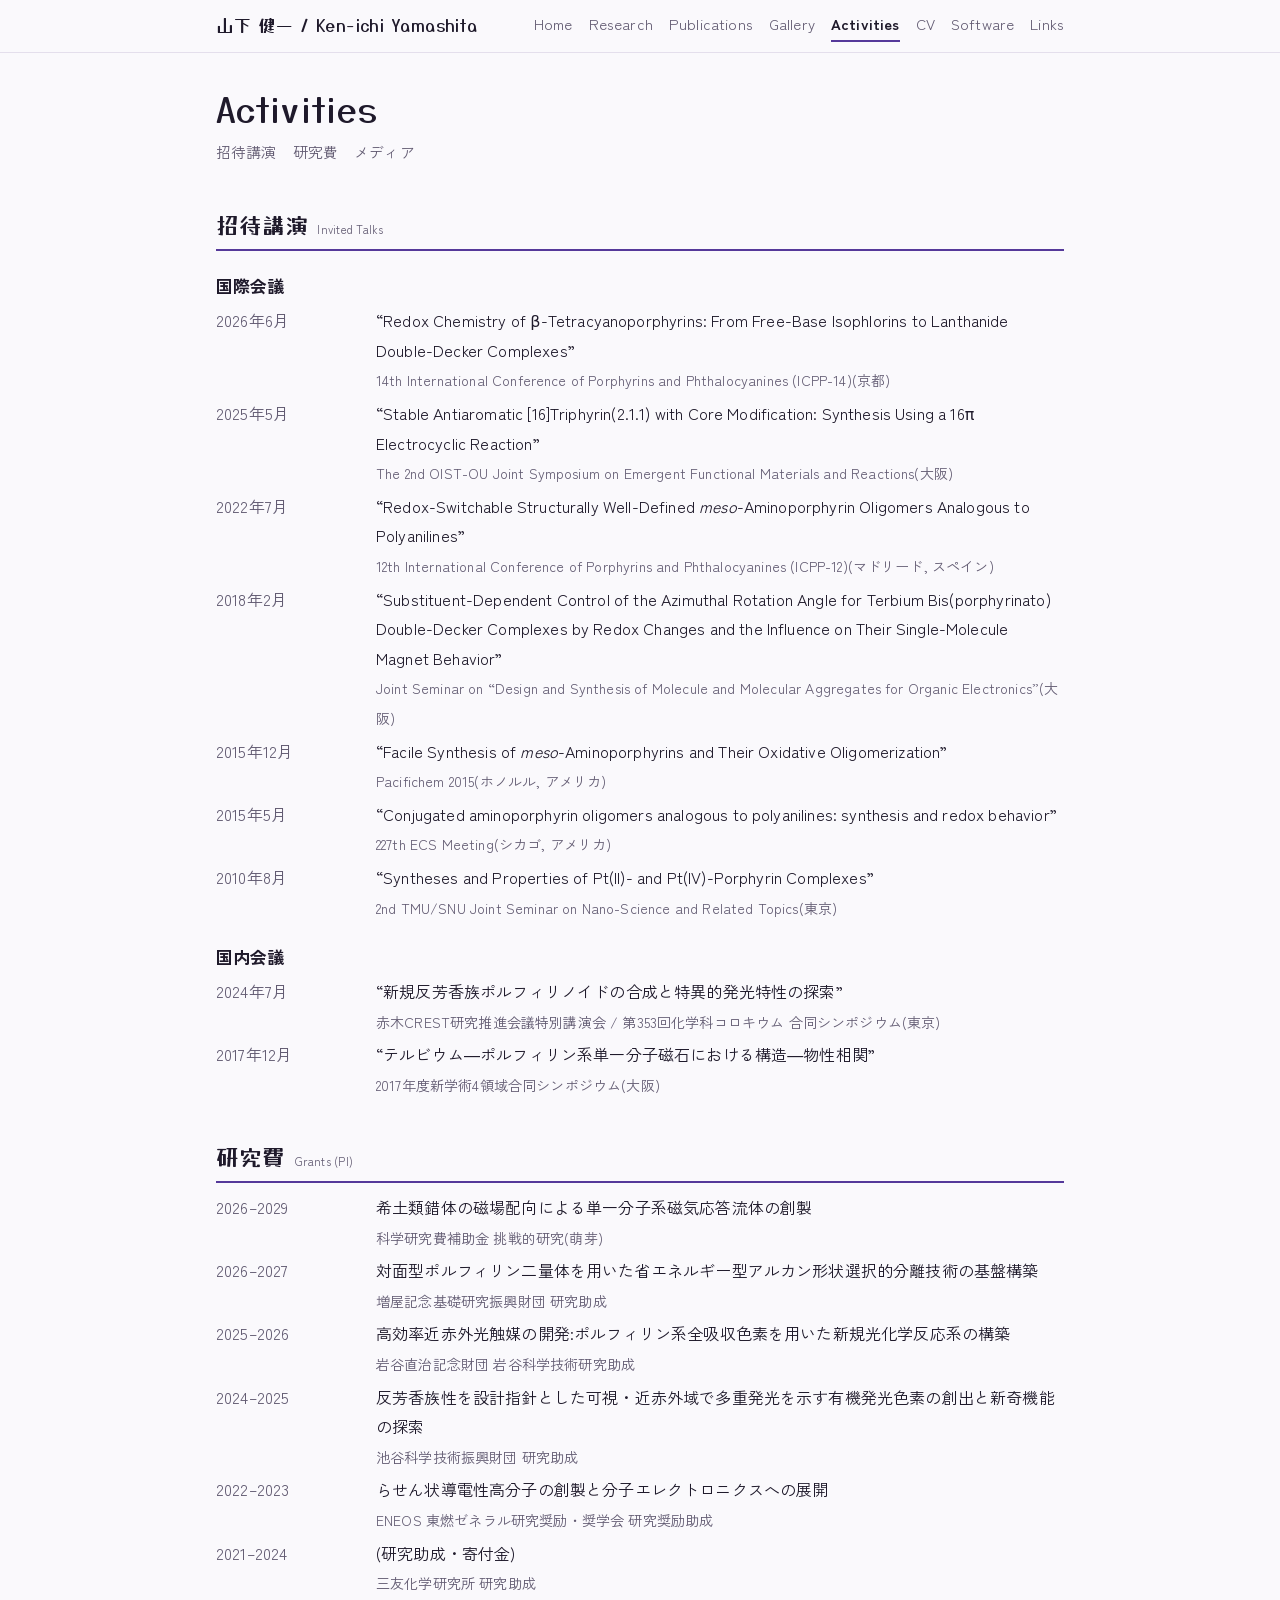
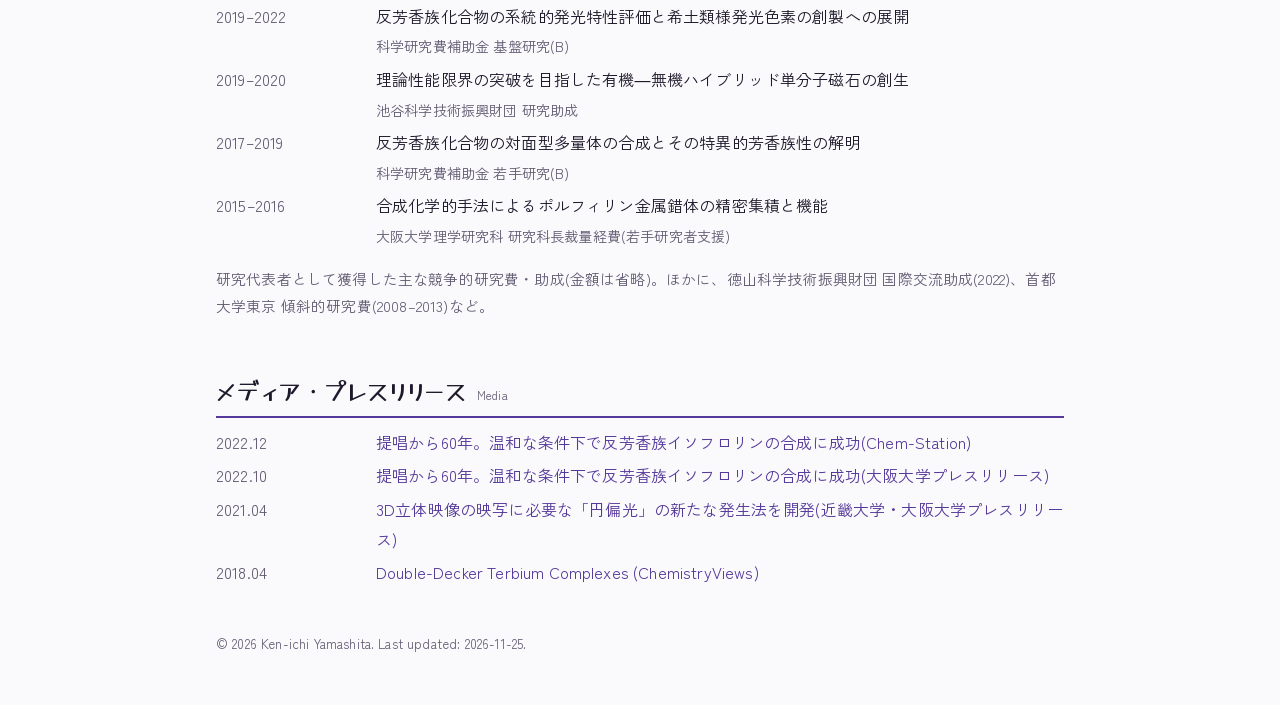
==== activities.html @ 2bacbac3 "Add research homepage Static site for GitHub Pages: home, research, publications, gallery, activitie" ====
<!doctype html>
<html lang="ja">
<head>
  <meta charset="utf-8">
  <meta name="viewport" content="width=device-width, initial-scale=1">
  <title>Activities | 山下 健一</title>
  <meta name="description" content="招待講演、研究費、メディア">
  <link rel="canonical" href="https://ken1yama.github.io/activities.html">
  <meta property="og:type" content="website">
  <meta property="og:site_name" content="山下 健一 | Ken-ichi Yamashita">
  <meta property="og:title" content="Activities | 山下 健一">
  <meta property="og:description" content="招待講演、研究費、メディア">
  <meta property="og:url" content="https://ken1yama.github.io/activities.html">
  <meta property="og:image" content="https://ken1yama.github.io/assets/og.jpg">
  <meta property="og:locale" content="ja_JP">
  <meta name="twitter:card" content="summary_large_image">
  <link rel="icon" href="assets/favicon.svg" type="image/svg+xml">
  <link rel="icon" href="assets/favicon-32.png" sizes="32x32" type="image/png">
  <link rel="apple-touch-icon" href="assets/apple-touch-icon.png">
  <meta name="theme-color" content="#15103a">
  <link rel="preconnect" href="https://fonts.googleapis.com">
  <link rel="preconnect" href="https://fonts.gstatic.com" crossorigin>
  <link rel="stylesheet" href="https://fonts.googleapis.com/css2?family=Yusei+Magic&family=Zen+Kaku+Gothic+New:wght@400;500;700&display=swap">
  <link rel="stylesheet" href="style.css">
</head>
<body>
  <header class="site-header">
    <div class="wrap">
      <a class="brand" href="index.html">山下 健一 / Ken-ichi Yamashita</a>
      <nav><a href="index.html">Home</a><a href="research.html">Research</a><a href="publications.html">Publications</a><a href="gallery.html">Gallery</a><a href="activities.html" aria-current="page">Activities</a><a href="cv.html">CV</a><a href="software.html">Software</a><a href="links.html">Links</a></nav>
    </div>
  </header>
  <main class="wrap">

    <h1 class="page-title">Activities</h1>
    <nav class="toc"><a href="#talks">招待講演</a><a href="#grants">研究費</a><a href="#media">メディア</a></nav>

    <section id="talks">
      <h2>招待講演 <span class="en">Invited Talks</span></h2>
      <h3>国際会議</h3>
      <dl class="timeline"><dt>2026年6月</dt><dd>“Redox Chemistry of β-Tetracyanoporphyrins: From Free-Base Isophlorins to Lanthanide Double-Decker Complexes”<br><span class="muted">14th International Conference of Porphyrins and Phthalocyanines (ICPP-14)(京都)</span></dd><dt>2025年5月</dt><dd>“Stable Antiaromatic [16]Triphyrin(2.1.1) with Core Modification: Synthesis Using a 16π Electrocyclic Reaction”<br><span class="muted">The 2nd OIST-OU Joint Symposium on Emergent Functional Materials and Reactions(大阪)</span></dd><dt>2022年7月</dt><dd>“Redox-Switchable Structurally Well-Defined <em>meso</em>-Aminoporphyrin Oligomers Analogous to Polyanilines”<br><span class="muted">12th International Conference of Porphyrins and Phthalocyanines (ICPP-12)(マドリード, スペイン)</span></dd><dt>2018年2月</dt><dd>“Substituent-Dependent Control of the Azimuthal Rotation Angle for Terbium Bis(porphyrinato) Double-Decker Complexes by Redox Changes and the Influence on Their Single-Molecule Magnet Behavior”<br><span class="muted">Joint Seminar on “Design and Synthesis of Molecule and Molecular Aggregates for Organic Electronics”(大阪)</span></dd><dt>2015年12月</dt><dd>“Facile Synthesis of <em>meso</em>-Aminoporphyrins and Their Oxidative Oligomerization”<br><span class="muted">Pacifichem 2015(ホノルル, アメリカ)</span></dd><dt>2015年5月</dt><dd>“Conjugated aminoporphyrin oligomers analogous to polyanilines: synthesis and redox behavior”<br><span class="muted">227th ECS Meeting(シカゴ, アメリカ)</span></dd><dt>2010年8月</dt><dd>“Syntheses and Properties of Pt(II)- and Pt(IV)-Porphyrin Complexes”<br><span class="muted">2nd TMU/SNU Joint Seminar on Nano-Science and Related Topics(東京)</span></dd></dl>
      <h3>国内会議</h3>
      <dl class="timeline"><dt>2024年7月</dt><dd>“新規反芳香族ポルフィリノイドの合成と特異的発光特性の探索”<br><span class="muted">赤木CREST研究推進会議特別講演会 / 第353回化学科コロキウム 合同シンポジウム(東京)</span></dd><dt>2017年12月</dt><dd>“テルビウム―ポルフィリン系単一分子磁石における構造―物性相関”<br><span class="muted">2017年度新学術4領域合同シンポジウム(大阪)</span></dd></dl>
    </section>

    <section id="grants">
      <h2>研究費 <span class="en">Grants (PI)</span></h2>
      <dl class="timeline"><dt>2026–2029</dt><dd>希土類錯体の磁場配向による単一分子系磁気応答流体の創製<br><span class="muted">科学研究費補助金 挑戦的研究(萌芽)</span></dd><dt>2026–2027</dt><dd>対面型ポルフィリン二量体を用いた省エネルギー型アルカン形状選択的分離技術の基盤構築<br><span class="muted">増屋記念基礎研究振興財団 研究助成</span></dd><dt>2025–2026</dt><dd>高効率近赤外光触媒の開発:ポルフィリン系全吸収色素を用いた新規光化学反応系の構築<br><span class="muted">岩谷直治記念財団 岩谷科学技術研究助成</span></dd><dt>2024–2025</dt><dd>反芳香族性を設計指針とした可視・近赤外域で多重発光を示す有機発光色素の創出と新奇機能の探索<br><span class="muted">池谷科学技術振興財団 研究助成</span></dd><dt>2022–2023</dt><dd>らせん状導電性高分子の創製と分子エレクトロニクスへの展開<br><span class="muted">ENEOS 東燃ゼネラル研究奨励・奨学会 研究奨励助成</span></dd><dt>2021–2024</dt><dd>(研究助成・寄付金)<br><span class="muted">三友化学研究所 研究助成</span></dd><dt>2019–2022</dt><dd>反芳香族化合物の系統的発光特性評価と希土類様発光色素の創製への展開<br><span class="muted">科学研究費補助金 基盤研究(B)</span></dd><dt>2019–2020</dt><dd>理論性能限界の突破を目指した有機―無機ハイブリッド単分子磁石の創生<br><span class="muted">池谷科学技術振興財団 研究助成</span></dd><dt>2017–2019</dt><dd>反芳香族化合物の対面型多量体の合成とその特異的芳香族性の解明<br><span class="muted">科学研究費補助金 若手研究(B)</span></dd><dt>2015–2016</dt><dd>合成化学的手法によるポルフィリン金属錯体の精密集積と機能<br><span class="muted">大阪大学理学研究科 研究科長裁量経費(若手研究者支援)</span></dd></dl>
      <p class="muted">研究代表者として獲得した主な競争的研究費・助成(金額は省略)。ほかに、徳山科学技術振興財団 国際交流助成(2022)、首都大学東京 傾斜的研究費(2008–2013)など。</p>
    </section>

    <section id="media">
      <h2>メディア・プレスリリース <span class="en">Media</span></h2>
      <dl class="timeline"><dt>2022.12</dt><dd><a href="https://www.chem-station.com/blog/2022/12/isophlorins.html">提唱から60年。温和な条件下で反芳香族イソフロリンの合成に成功(Chem-Station)</a></dd><dt>2022.10</dt><dd><a href="https://www.sci.osaka-u.ac.jp/ja/topics/11078/">提唱から60年。温和な条件下で反芳香族イソフロリンの合成に成功(大阪大学プレスリリース)</a></dd><dt>2021.04</dt><dd><a href="https://www.sci.osaka-u.ac.jp/ja/topics/9220/">3D立体映像の映写に必要な「円偏光」の新たな発生法を開発(近畿大学・大阪大学プレスリリース)</a></dd><dt>2018.04</dt><dd><a href="https://www.chemistryviews.org/details/ezine/11011211/Double-Decker_Terbium_Complexes/">Double-Decker Terbium Complexes (ChemistryViews)</a></dd></dl>
    </section>

  </main>
  <footer class="wrap">
    <small>&copy; 2026 Ken-ichi Yamashita. Last updated: 2026-11-25.</small>
  </footer>
  <script>
  // phone: the menu is one scrolling row; bring the current page's link into view
  (function () {
    var c = document.querySelector('.site-header nav [aria-current]'), n = c && c.parentNode;
    if (n && n.scrollWidth > n.clientWidth) n.scrollLeft = c.offsetLeft - (n.clientWidth - c.offsetWidth) / 2;
  })();
  </script>
</body>
</html>
---- style.css ----
/* Palette from porphyrin solutions: deep Soret violet + red-magenta; neutrals biased toward violet.
   Type: Yusei Magic for names and headings, Zen Kaku Gothic New for running text. */
:root {
  --bg: #faf9fc;
  --fg: #1f1a2b;
  --muted: #625b72;
  --accent: #55399a;
  --accent-2: #b0365e;
  --card: #ffffff;
  --line: #e4dfec;
  --band: #f2eef8;
  --font-body: "Zen Kaku Gothic New", "Hiragino Kaku Gothic ProN", "Noto Sans JP", Meiryo, system-ui, sans-serif;
  --font-display: "Yusei Magic", "Zen Kaku Gothic New", "Hiragino Maru Gothic ProN", "Hiragino Kaku Gothic ProN", sans-serif;
}
@media (prefers-color-scheme: dark) {
  :root:not([data-theme="light"]) {
    --bg: #14121a; --fg: #ebe7f3; --muted: #a59eb6; --accent: #b8a1f0; --accent-2: #f08aa8;
    --card: #1c1924; --line: #2f2a3c; --band: #1a1723; color-scheme: dark;
  }
}
:root[data-theme="dark"] {
  --bg: #14121a; --fg: #ebe7f3; --muted: #a59eb6; --accent: #b8a1f0; --accent-2: #f08aa8;
  --card: #1c1924; --line: #2f2a3c; --band: #1a1723; color-scheme: dark;
}
* { box-sizing: border-box; }
html { scroll-behavior: smooth; scroll-padding-top: 4rem; }
@media (prefers-reduced-motion: reduce) { html { scroll-behavior: auto; } }
body {
  margin: 0;
  background: var(--bg);
  color: var(--fg);
  font-family: var(--font-body);
  line-height: 1.85;
  letter-spacing: .01em;
}
a { color: var(--accent); text-decoration: none; }
a:hover { text-decoration: underline; text-underline-offset: 3px; }
a:focus-visible, button:focus-visible { outline: 2px solid var(--accent); outline-offset: 2px; }
.wrap { max-width: 880px; margin: 0 auto; padding-left: max(16px, env(safe-area-inset-left, 0px)); padding-right: max(16px, env(safe-area-inset-right, 0px)); }

.site-header {
  position: sticky; top: 0; z-index: 10;
  background: color-mix(in srgb, var(--bg) 88%, transparent);
  backdrop-filter: blur(8px);
  border-bottom: 1px solid var(--line);
}
.site-header .wrap { display: flex; flex-wrap: wrap; align-items: center; justify-content: space-between; gap: 4px 18px; padding-top: 10px; padding-bottom: 10px; }
.brand { font-family: var(--font-display); font-weight: 700; font-size: 1.05rem; color: var(--fg); letter-spacing: .04em; }
.brand:hover { text-decoration: none; color: var(--accent); }
nav { display: flex; flex-wrap: wrap; gap: 4px 16px; font-size: .93rem; }
nav a { color: var(--muted); padding-bottom: 2px; }
nav a:hover { color: var(--accent); text-decoration: none; }

/* home hero: journal cover-art look (deliberately dark in both themes) */
.hero-band.cover {
  position: relative; overflow: hidden; isolation: isolate;
  color: #ece8fb;
  background:
    radial-gradient(55% 75% at 76% 48%, rgba(92, 64, 190, .55) 0%, rgba(92, 64, 190, 0) 62%),
    radial-gradient(45% 70% at 8% 105%, rgba(150, 40, 110, .45) 0%, rgba(150, 40, 110, 0) 70%),
    radial-gradient(35% 50% at 95% 0%, rgba(40, 90, 200, .35) 0%, rgba(40, 90, 200, 0) 70%),
    linear-gradient(160deg, #0a0918 0%, #15103a 52%, #08071a 100%);
}
.hero-band.cover::after {   /* soft vignette so the text side stays calm */
  content: ""; position: absolute; inset: 0; z-index: -1; pointer-events: none;
  background: linear-gradient(90deg, rgba(8, 7, 26, .55) 0%, rgba(8, 7, 26, .15) 45%, rgba(8, 7, 26, 0) 70%);
}
#mol { position: absolute; inset: 0; width: 100%; height: 100%; z-index: -2; display: block; }
.hero-grid { min-height: 440px; display: flex; align-items: center; padding-top: 48px; padding-bottom: 56px; }
.hero { display: flex; gap: 24px; align-items: center; padding: 0; min-width: 0; max-width: 620px; }
.hero > div { min-width: 0; }
.cover h1 { color: #ffffff; text-shadow: 0 2px 24px rgba(120, 90, 255, .45); }
.cover .en { color: #c9bff0; }
.cover .role { color: #d4cdee; }
.cover .role a, .cover .links a { color: #c8b6ff; }
.cover .role a:hover, .cover .links a:hover { color: #ffffff; }
.cover .photo { border-color: rgba(255, 255, 255, .85); box-shadow: 0 0 0 1px rgba(255, 255, 255, .2), 0 8px 40px rgba(110, 80, 240, .45); }
.cover-caption { position: absolute; left: 0; right: 0; bottom: 10px; margin: 0 auto; text-align: right; font-size: .78rem; letter-spacing: .04em; color: rgba(220, 210, 255, .7); }

.photo { border-radius: 50%; object-fit: cover; flex: none; border: 3px solid var(--card); box-shadow: 0 0 0 1px var(--line); }
h1 { margin: 0; font-family: var(--font-display); font-size: 2.2rem; font-weight: 700; line-height: 1.3; letter-spacing: .06em; text-wrap: balance; }
.en { font-family: var(--font-body); font-size: .5em; font-weight: 400; letter-spacing: .02em; color: var(--muted); }
.role { margin: 6px 0 10px; color: var(--muted); font-size: .95rem; line-height: 1.7; }
.links { display: flex; flex-wrap: wrap; gap: 4px 16px; margin: 0; font-size: .95rem; }

section { padding: 28px 0 8px; }
h2 { font-family: var(--font-display); font-size: 1.4rem; font-weight: 700; margin: 0 0 10px; padding-bottom: 4px; border-bottom: 2px solid var(--accent); display: inline-block; letter-spacing: .04em; text-wrap: balance; }
h3 { font-size: 1.05rem; margin: 20px 0 4px; }

.cards { display: grid; grid-template-columns: repeat(auto-fit, minmax(230px, 1fr)); gap: 16px; }
.card { background: var(--card); border: 1px solid var(--line); border-radius: 10px; padding: 4px 16px 12px; }
.card h3 { margin-top: 12px; }
.card p { margin: 4px 0 0; color: var(--muted); font-size: .95rem; }

.list { padding-left: 1.4em; }
.list li { margin-bottom: 8px; }
.timeline { display: grid; grid-template-columns: 9em 1fr; gap: 4px 16px; margin: 0; }
.timeline dt { color: var(--muted); font-variant-numeric: tabular-nums; }
.timeline dd { margin: 0; min-width: 0; }
code { background: var(--card); border: 1px solid var(--line); border-radius: 4px; padding: 0 4px; }

footer { color: var(--muted); }

@media (max-width: 720px) {
  .hero-grid { min-height: 0; padding-top: 266px; padding-bottom: 36px; }
  /* phone: the molecule sits on top, so its caption goes right under it instead of at the band's foot */
  .cover-caption { top: 204px; bottom: auto; justify-content: center; text-align: center; }
  .hero-band.cover::after { background: linear-gradient(180deg, rgba(8, 7, 26, 0) 0%, rgba(8, 7, 26, .35) 40%, rgba(8, 7, 26, .75) 100%); }
}
@media (max-width: 560px) {
  .hero { flex-direction: column; align-items: flex-start; }
  h1 { font-size: 1.8rem; }
  .photo { width: 120px; height: 120px; }
  .timeline { grid-template-columns: 1fr; }
}

/* multi-page additions */
nav a[aria-current="page"] { color: var(--fg); font-weight: 700; border-bottom: 2px solid var(--accent); }
.page-title { margin: 32px 0 8px; }
.muted { color: var(--muted); font-size: .92rem; }
.badge { display: inline-block; margin-left: 4px; padding: 0 8px; font-size: .75rem; line-height: 1.6; color: var(--accent); border: 1px solid var(--accent); border-radius: 999px; vertical-align: 1px; }
h3.year { margin-top: 24px; padding-left: 8px; border-left: 4px solid var(--accent); }
.pubs { font-size: .95rem; }
.toc { display: flex; flex-wrap: wrap; gap: 4px 16px; margin: 8px 0; }
.timeline dd .muted { font-size: .88rem; }
.cards.two { grid-template-columns: repeat(auto-fit, minmax(300px, 1fr)); }
a.doi { display: inline-block; margin-left: 4px; padding: 0 8px; font-size: .75rem; line-height: 1.6; color: var(--bg); background: var(--accent); border-radius: 999px; vertical-align: 1px; }
a.doi:hover { text-decoration: none; opacity: .85; }
.keywords { display: flex; flex-wrap: wrap; gap: 6px; padding: 0; margin: 8px 0 16px; }
.keywords span { padding: 0 10px; font-size: .85rem; line-height: 1.8; border: 1px solid var(--line); background: var(--card); border-radius: 999px; }
.lead { font-weight: 600; }
.topics { list-style: none; padding: 0; margin: 0 0 8px; display: grid; gap: 10px; }
.topics li { background: var(--card); border: 1px solid var(--line); border-radius: 10px; padding: 8px 16px; }
.topics li a { font-weight: 600; display: block; }
.topics li span { color: var(--muted); font-size: .92rem; }
section[id] h2 { display: block; }

/* publications: filters, open access, preprints */
:root { --oa: #b45309; }
@media (prefers-color-scheme: dark) { :root:not([data-theme="light"]) { --oa: #f0a24a; } }
:root[data-theme="dark"] { --oa: #f0a24a; }
.filters { display: flex; flex-wrap: wrap; align-items: center; gap: 8px; margin: 16px 0 0; }
.chip { font: inherit; font-size: .9rem; line-height: 1.6; padding: 4px 14px; color: var(--fg); background: var(--card); border: 1px solid var(--line); border-radius: 999px; cursor: pointer; }
.chip small { color: var(--muted); margin-left: 2px; }
.chip:hover { border-color: var(--accent); }
.chip:focus-visible { outline: 2px solid var(--accent); outline-offset: 2px; }
.chip[aria-pressed="true"] { color: var(--bg); background: var(--accent); border-color: var(--accent); }
.chip[aria-pressed="true"] small { color: inherit; opacity: .85; }
.legend { flex-basis: 100%; margin-top: 4px; }
.legend .badge { margin-left: 0; }
.badge.oa { color: var(--oa); border-color: var(--oa); font-weight: 600; }
a.doi.alt { color: var(--accent); background: transparent; border: 1px solid var(--accent); }
[hidden] { display: none !important; }
.pubs.preprint { list-style: none; padding-left: 0; }
a.doi.press { color: var(--fg); background: transparent; border: 1px dashed var(--muted); }

/* software / links */
.apps { display: grid; gap: 16px; margin-top: 16px; }
.app { background: var(--card); border: 1px solid var(--line); border-radius: 10px; padding: 4px 20px 12px; }
.app h2 { border: 0; display: block; margin: 12px 0 4px; font-size: 1.15rem; }
.app.placeholder { border-style: dashed; }
.tags { display: flex; flex-wrap: wrap; gap: 6px; padding: 0; margin: 0 0 8px; }
.tags span { padding: 0 10px; font-size: .8rem; line-height: 1.7; color: var(--muted); border: 1px solid var(--line); border-radius: 999px; }
.app .links { margin: 4px 0; }
.app .links a.doi { margin-left: 0; margin-right: 8px; }
.linklist { list-style: none; padding: 0; margin: 8px 0 0; display: grid; gap: 8px; }
.linklist li { display: flex; flex-wrap: wrap; align-items: baseline; gap: 2px 12px; padding: 8px 16px; background: var(--card); border: 1px solid var(--line); border-radius: 10px; }
.linklist li > a { font-weight: 600; }
.linklist li span { color: var(--muted); font-size: .92rem; }
footer.wrap { padding-top: 32px; padding-bottom: 48px; }
.timeline + h2 { margin-top: 28px; }
.labs { list-style: none; padding: 0; margin: 6px 0 4px; display: grid; gap: 6px; font-size: .92rem; }
.labs li { display: grid; grid-template-columns: 9.5em 1fr; gap: 2px 12px; padding-left: 12px; border-left: 3px solid var(--line); }
.labs li > span:first-child { color: var(--muted); }
@media (max-width: 560px) { .labs li { grid-template-columns: 1fr; } }
.app .feat { margin: 4px 0 10px; padding-left: 1.2em; font-size: .95rem; }
.app .feat li { margin-bottom: 2px; }
.app h2 + p { margin-top: 0; }

/* graphical abstract / commentary panels */
.ga-toggle { font: inherit; font-size: .75rem; line-height: 1.6; padding: 0 10px; margin-left: 4px; color: var(--fg); background: var(--card); border: 1px solid var(--muted); border-radius: 999px; cursor: pointer; vertical-align: 1px; }
.ga-toggle::before { content: "▸ "; }
.ga-toggle[aria-expanded="true"]::before { content: "▾ "; }
.ga-toggle:hover { border-color: var(--accent); }
.ga-toggle:focus-visible { outline: 2px solid var(--accent); outline-offset: 2px; }
.ga { margin: 10px 0 8px; padding: 12px; background: var(--card); border: 1px solid var(--line); border-radius: 10px; font-size: .92rem; }
.ga figure { margin: 0; }
.ga img { display: block; width: auto; max-width: 100%; max-height: 420px; height: auto; margin: 0 auto; background: #fff; border-radius: 6px; }
.ga-text { margin-top: 10px; }
.ga-text p { margin: 0 0 8px; }
.ga-all { margin-top: 8px; }
.cover-caption { display: flex; justify-content: flex-end; align-items: center; gap: 8px; pointer-events: none; }
#mol-name { pointer-events: auto; }
#mol-name a { color: inherit; text-decoration: none; }
#mol-name a:hover { color: #fff; text-decoration: underline; }
#mol-name i { font-style: italic; }
#mol-next { pointer-events: auto; font: inherit; font-style: normal; font-size: .9rem; line-height: 1; width: 26px; height: 26px; padding: 0; color: rgba(230, 222, 255, .8); background: rgba(255, 255, 255, .06); border: 1px solid rgba(220, 210, 255, .35); border-radius: 50%; cursor: pointer; }
#mol-next:hover { color: #fff; border-color: rgba(255, 255, 255, .7); background: rgba(255, 255, 255, .12); }
#mol-next:focus-visible { outline: 2px solid #c8b6ff; outline-offset: 2px; }

/* gallery */
.tiles { list-style: none; padding: 0; margin: 14px 0 0; display: grid; grid-template-columns: repeat(auto-fill, minmax(190px, 1fr)); gap: 24px 20px; }
.tile { min-width: 0; }
.cover-link { display: block; aspect-ratio: 376 / 500;   /* covers are portrait, ~3:4 */ overflow: hidden; border-radius: 8px; background: var(--band); border: 1px solid var(--line); box-shadow: 0 6px 20px rgba(60, 40, 120, .12); transition: transform .2s ease, box-shadow .2s ease; }
.cover-link:hover, .cover-link:focus-visible { transform: translateY(-3px); box-shadow: 0 10px 28px rgba(60, 40, 120, .22); text-decoration: none; }
.cover-link img { display: block; width: 100%; height: 100%; object-fit: cover; }
.cover-ph { height: 100%; display: flex; flex-direction: column; align-items: center; justify-content: center; text-align: center; color: var(--muted); font-size: .9rem; border: 1px dashed var(--muted); border-radius: 8px; }
.cover-ph span { font-size: .78rem; }
.tile .cap { margin-top: 8px; font-size: .88rem; line-height: 1.6; }
.tile .cap .t { margin: 2px 0 0; color: var(--muted); font-size: .84rem; line-height: 1.5; }
.tile .cap .more { margin: 2px 0 0; font-size: .82rem; }
.tile .badge { margin-left: 0; }
@media (prefers-reduced-motion: reduce) { .cover-link { transition: none; } .cover-link:hover { transform: none; } }
@media (max-width: 560px) { .tiles { grid-template-columns: repeat(2, minmax(0, 1fr)); gap: 20px 12px; } .tile .cap { font-size: .8rem; } .tile .cap .t { font-size: .78rem; } }
/* cover tags: Front Cover (filled magenta) vs Cover Feature (violet outline) */
.badge.front { color: #fff; background: var(--accent-2); border-color: var(--accent-2); font-weight: 600; }
.badge.feature { color: var(--accent); border-color: var(--accent); }
:root[data-theme="dark"] .badge.front { color: #1b0a12; }
@media (prefers-color-scheme: dark) { :root:not([data-theme="light"]) .badge.front { color: #1b0a12; } }
a.badge { text-decoration: none; }
a.badge:hover { text-decoration: none; filter: brightness(1.08); box-shadow: 0 0 0 2px color-mix(in srgb, currentColor 25%, transparent); }
.tile:target .cover-link { box-shadow: 0 0 0 3px var(--accent-2), 0 10px 28px rgba(60, 40, 120, .3); }
.tile { scroll-margin-top: 4.5rem; }

/* prominent tags: Hot Paper, VIP, press coverage; a step down for other distinctions */
:root { --hot: #c2410c; --hot-ink: #ffffff; --vip: #0f766e; --vip-ink: #ffffff; --press: #1e40af; --press-ink: #ffffff; --notable: #92400e; --notable-bg: #fef3c7; }
@media (prefers-color-scheme: dark) {
  :root:not([data-theme="light"]) { --hot: #fb923c; --hot-ink: #2a1000; --vip: #5eead4; --vip-ink: #04201d; --press: #93c5fd; --press-ink: #0a1a3a; --notable: #fcd34d; --notable-bg: #3a2a05; }
}
:root[data-theme="dark"] { --hot: #fb923c; --hot-ink: #2a1000; --vip: #5eead4; --vip-ink: #04201d; --press: #93c5fd; --press-ink: #0a1a3a; --notable: #fcd34d; --notable-bg: #3a2a05; }
.badge.hot, .badge.vip, .badge.front { font-size: .8rem; padding: 1px 11px; font-weight: 700; letter-spacing: .02em; }
.badge.hot { color: var(--hot-ink); background: var(--hot); border-color: var(--hot); }
.badge.vip { color: var(--vip-ink); background: var(--vip); border-color: var(--vip); }
.badge.notable { color: var(--notable); background: var(--notable-bg); border-color: var(--notable); font-weight: 600; }
a.doi.press { font-size: .8rem; padding: 1px 11px; font-weight: 700; color: var(--press-ink); background: var(--press); border: 1px solid var(--press); }
a.doi.press::after { content: " ↗"; font-weight: 400; }
a.doi.press:hover { opacity: .9; }
.badge.feature { font-size: .8rem; padding: 0 10px; font-weight: 700; border-width: 2px; }

/* ---------- research page ---------- */
.thesis { font-family: var(--font-display); font-size: 1.3rem; font-weight: 700; line-height: 1.7; letter-spacing: .03em; margin: 8px 0 14px; padding-left: 14px; border-left: 4px solid var(--accent); text-wrap: balance; }
.approach { list-style: none; padding: 0; margin: 14px 0 0; display: grid; grid-template-columns: repeat(3, minmax(0, 1fr)); gap: 14px; }
.approach li { display: grid; grid-template-columns: auto 1fr; gap: 2px 10px; align-content: start; padding: 12px 14px; background: var(--card); border: 1px solid var(--line); border-radius: 10px; }
.approach .step { grid-row: span 2; width: 1.9em; height: 1.9em; display: grid; place-items: center; border-radius: 50%; color: var(--bg); background: var(--accent); font-weight: 700; font-variant-numeric: tabular-nums; }
.approach strong { font-family: var(--font-display); font-size: 1.1rem; align-self: center; }
.approach li > span:last-child { grid-column: 2; color: var(--muted); font-size: .9rem; line-height: 1.65; }
.groups { display: grid; grid-template-columns: repeat(3, minmax(0, 1fr)); gap: 14px; }
.group { min-width: 0; padding: 4px 14px 10px; background: var(--card); border: 1px solid var(--line); border-radius: 10px; }
.group h3 { margin: 10px 0 6px; font-size: .82rem; font-weight: 700; letter-spacing: .06em; color: var(--accent-2); }
.group ul { list-style: none; padding: 0; margin: 0; display: grid; gap: 8px; }
.group li a { display: block; font-weight: 700; line-height: 1.5; }
.group li span { display: block; color: var(--muted); font-size: .85rem; line-height: 1.55; }
.theme { padding-top: 36px; }
.eyebrow { margin: 0 0 2px; font-size: .8rem; font-weight: 700; letter-spacing: .08em; color: var(--accent-2); }
.theme h3 { margin: 18px 0 4px; font-size: .95rem; color: var(--muted); letter-spacing: .06em; }
.theme h3 + p { margin-top: 0; }
.r-fig { margin: 14px 0 6px; padding: 12px; background: #fff; border: 1px solid var(--line); border-radius: 10px; }
.r-fig img { display: block; width: auto; max-width: 100%; max-height: 250px; height: auto; margin: 0 auto; }
.r-fig figcaption { margin-top: 8px; padding-top: 8px; border-top: 1px solid #e6e2ee; color: #5a5468; font-size: .82rem; line-height: 1.5; text-align: center; }
.r-fig figcaption a { color: #55399a; white-space: nowrap; }
.findings { list-style: none; padding: 0; margin: 6px 0 0; display: grid; gap: 10px; }
.findings li { padding: 2px 0 2px 14px; border-left: 3px solid var(--line); }
.findings li > strong { display: block; }
.findings .f-text { display: block; }
.refs { display: flex; flex-wrap: wrap; gap: 6px; margin-top: 4px; }
a.ref { display: inline-block; padding: 0 9px; font-size: .78rem; line-height: 1.7; color: var(--accent); border: 1px solid var(--line); background: var(--card); border-radius: 999px; }
a.ref:hover { border-color: var(--accent); text-decoration: none; }
.r-note { margin-top: 12px; color: var(--muted); font-size: .92rem; }
@media (max-width: 720px) { .approach, .groups { grid-template-columns: minmax(0, 1fr); } .thesis { font-size: 1.12rem; } }

/* ---------- publications: search ---------- */
.pub-search { display: flex; flex-wrap: wrap; align-items: center; gap: 6px 10px; margin: 12px 0 0; }
.pub-search label { font-size: .9rem; color: var(--muted); }
#pub-q { flex: 1 1 260px; max-width: 420px; min-width: 0; font: inherit; font-size: .95rem; padding: 6px 14px; color: var(--fg); background: var(--card); border: 1px solid var(--line); border-radius: 999px; }
#pub-q:focus-visible { outline: 2px solid var(--accent); outline-offset: 1px; border-color: var(--accent); }
#pub-count { font-variant-numeric: tabular-nums; }

/* ---------- phone: one-row menu, larger tap targets ---------- */
.site-header nav { position: relative; }
@media (max-width: 720px) {
  .site-header .wrap { flex-direction: column; flex-wrap: nowrap; align-items: stretch; gap: 0; padding-top: 8px; padding-bottom: 0; }
  .site-header nav { flex-wrap: nowrap; gap: 0 20px; overflow-x: auto; padding: 2px 28px 6px 0; scrollbar-width: none; -webkit-mask-image: linear-gradient(90deg, #000 calc(100% - 28px), transparent); mask-image: linear-gradient(90deg, #000 calc(100% - 28px), transparent); }
  .site-header nav::-webkit-scrollbar { display: none; }
  .site-header nav a { flex: none; white-space: nowrap; padding: 6px 0 4px; }
  html { scroll-padding-top: 5.5rem; }
}
@media (pointer: coarse), (max-width: 560px) {
  .pubs .badge, .pubs a.doi, .pubs .ga-toggle { font-size: .82rem; line-height: 1.5; padding: 5px 12px; margin: 4px 6px 4px 0; }
  .pubs li { margin-bottom: 14px; }
  a.ref { padding: 3px 11px; font-size: .82rem; }
}

/* ---------- hero: pause / play ---------- */
#mol-pause { pointer-events: auto; display: inline-grid; place-items: center; width: 26px; height: 26px; padding: 0; color: rgba(230, 222, 255, .8); background: rgba(255, 255, 255, .06); border: 1px solid rgba(220, 210, 255, .35); border-radius: 50%; cursor: pointer; }
#mol-pause:hover { color: #fff; border-color: rgba(255, 255, 255, .7); background: rgba(255, 255, 255, .12); }
#mol-pause:focus-visible { outline: 2px solid #c8b6ff; outline-offset: 2px; }
#mol-pause svg { fill: currentColor; display: block; }
#mol-pause .i-play, #mol-pause[aria-pressed="true"] .i-pause { display: none; }
#mol-pause[aria-pressed="true"] .i-play { display: inline; }

/* Yusei Magic: short display text only (name, site name, headings). Sentences stay in the body face. */
h1, h2, .brand, .page-title { font-weight: 400; }
.thesis { font-family: var(--font-body); font-weight: 700; }
.approach strong { font-family: var(--font-display); font-weight: 400; }
.hero h1 { font-size: 2.9rem; }
.hero h1 .en { font-size: .36em; letter-spacing: 0; }
@media (max-width: 560px) { .hero h1 { font-size: 2.3rem; } .hero h1 .en { display: inline-block; } }
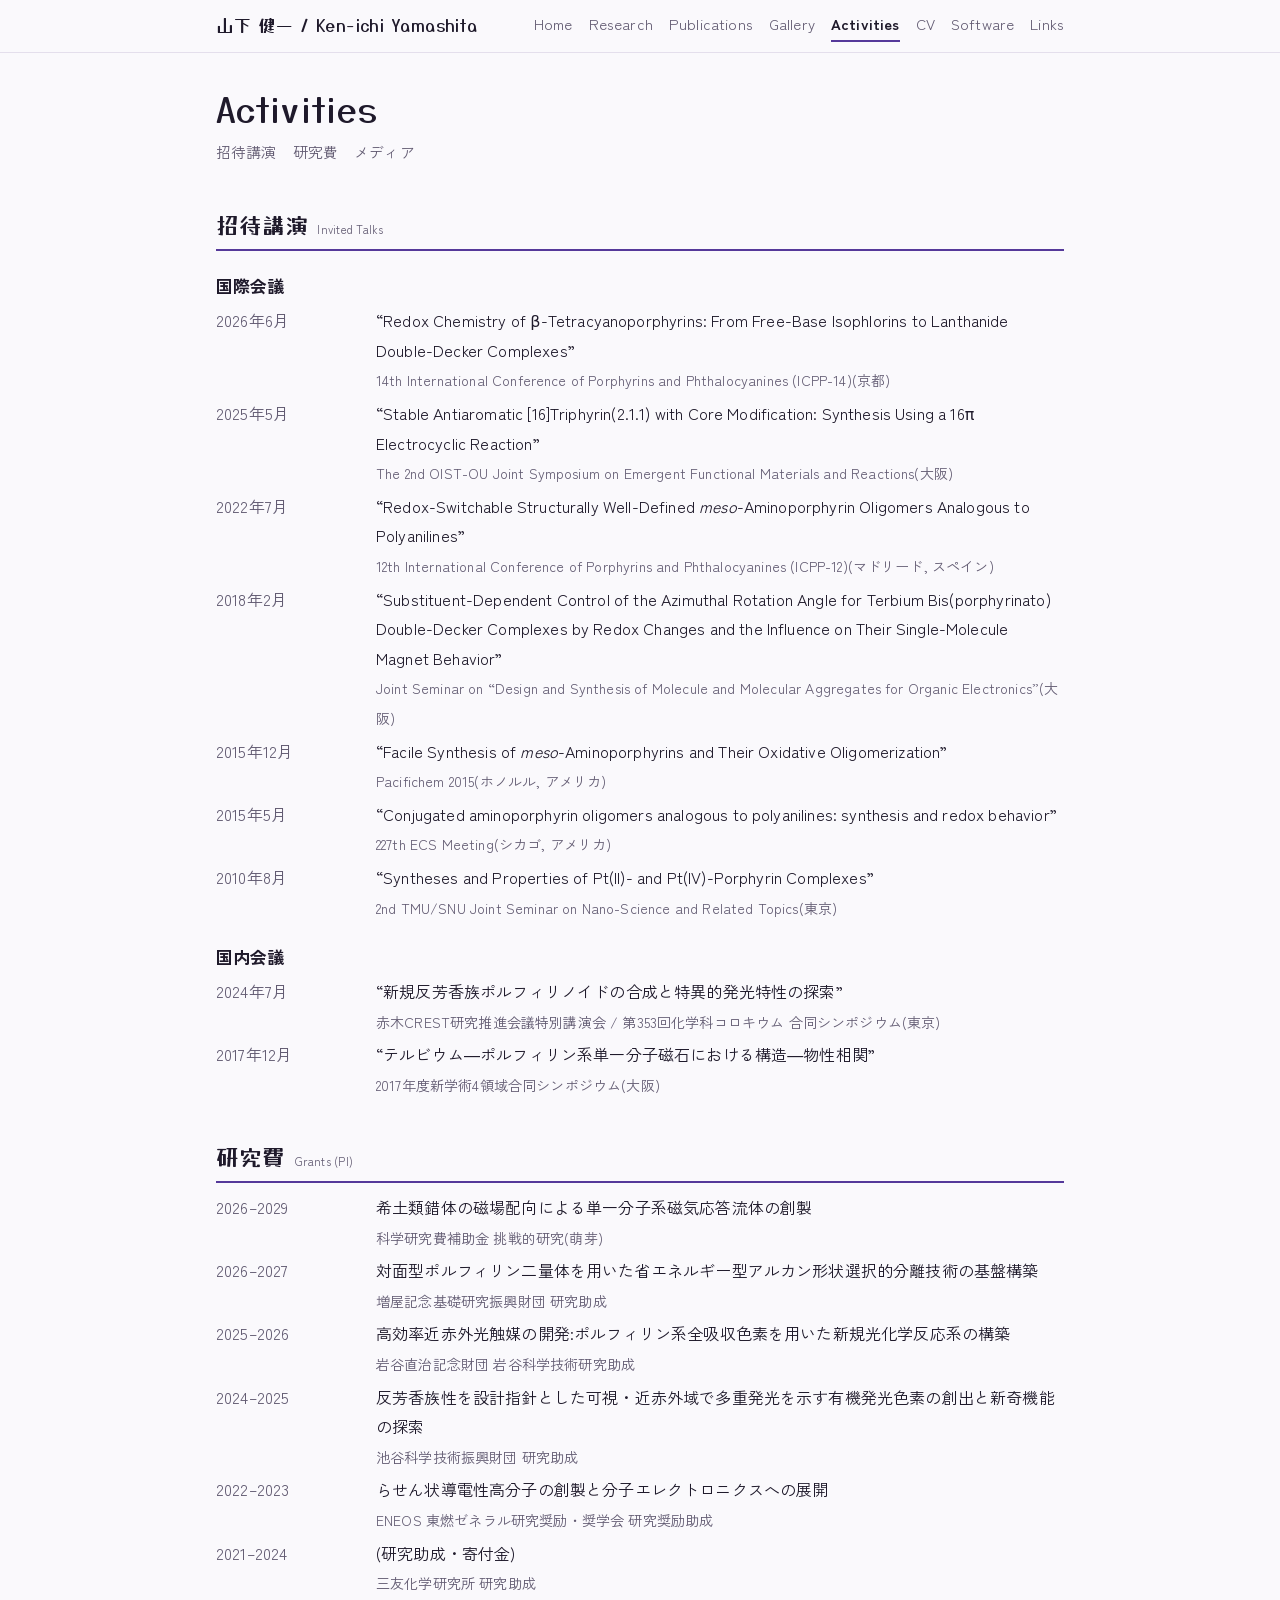
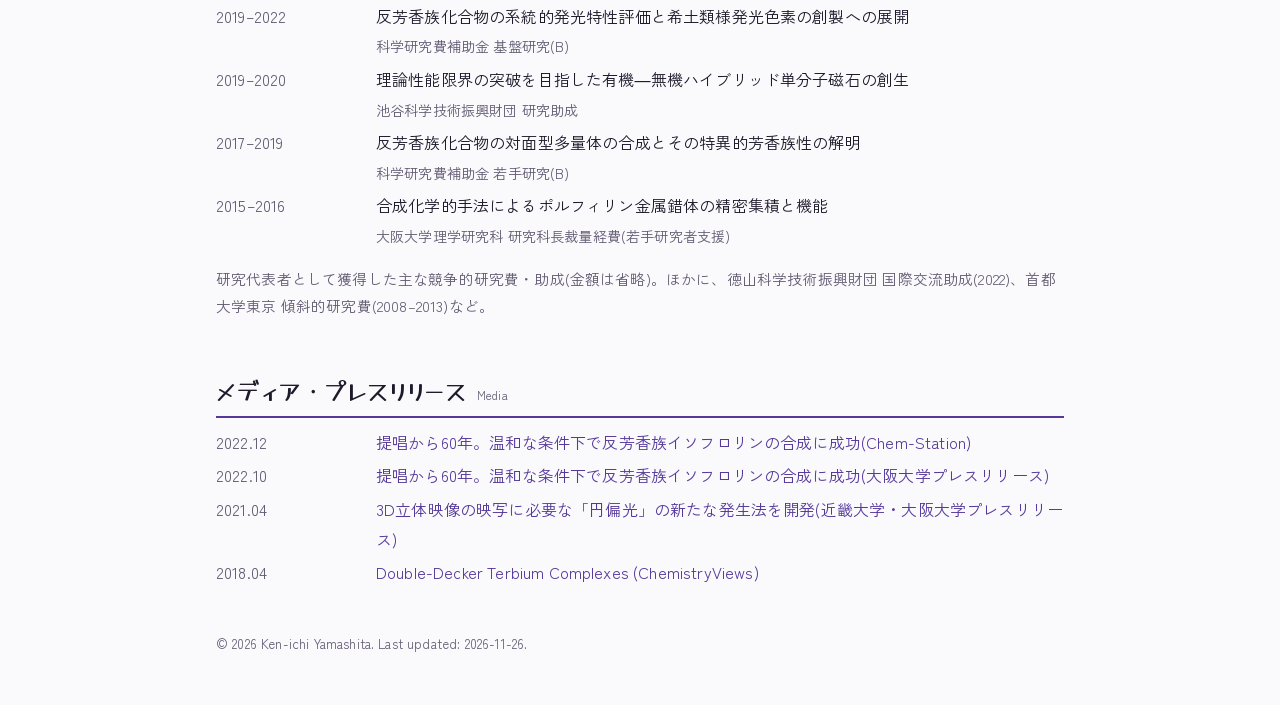
==== commit bd1d7541: "Research: replace figures, refine platinum and CPL text Use new figures for synthesis, quinoid, cofa" ====
--- a/activities.html
+++ b/activities.html
@@ -56,7 +56,7 @@
 
   </main>
   <footer class="wrap">
-    <small>&copy; 2026 Ken-ichi Yamashita. Last updated: 2026-11-25.</small>
+    <small>&copy; 2026 Ken-ichi Yamashita. Last updated: 2026-11-26.</small>
   </footer>
   <script>
   // phone: the menu is one scrolling row; bring the current page's link into view
